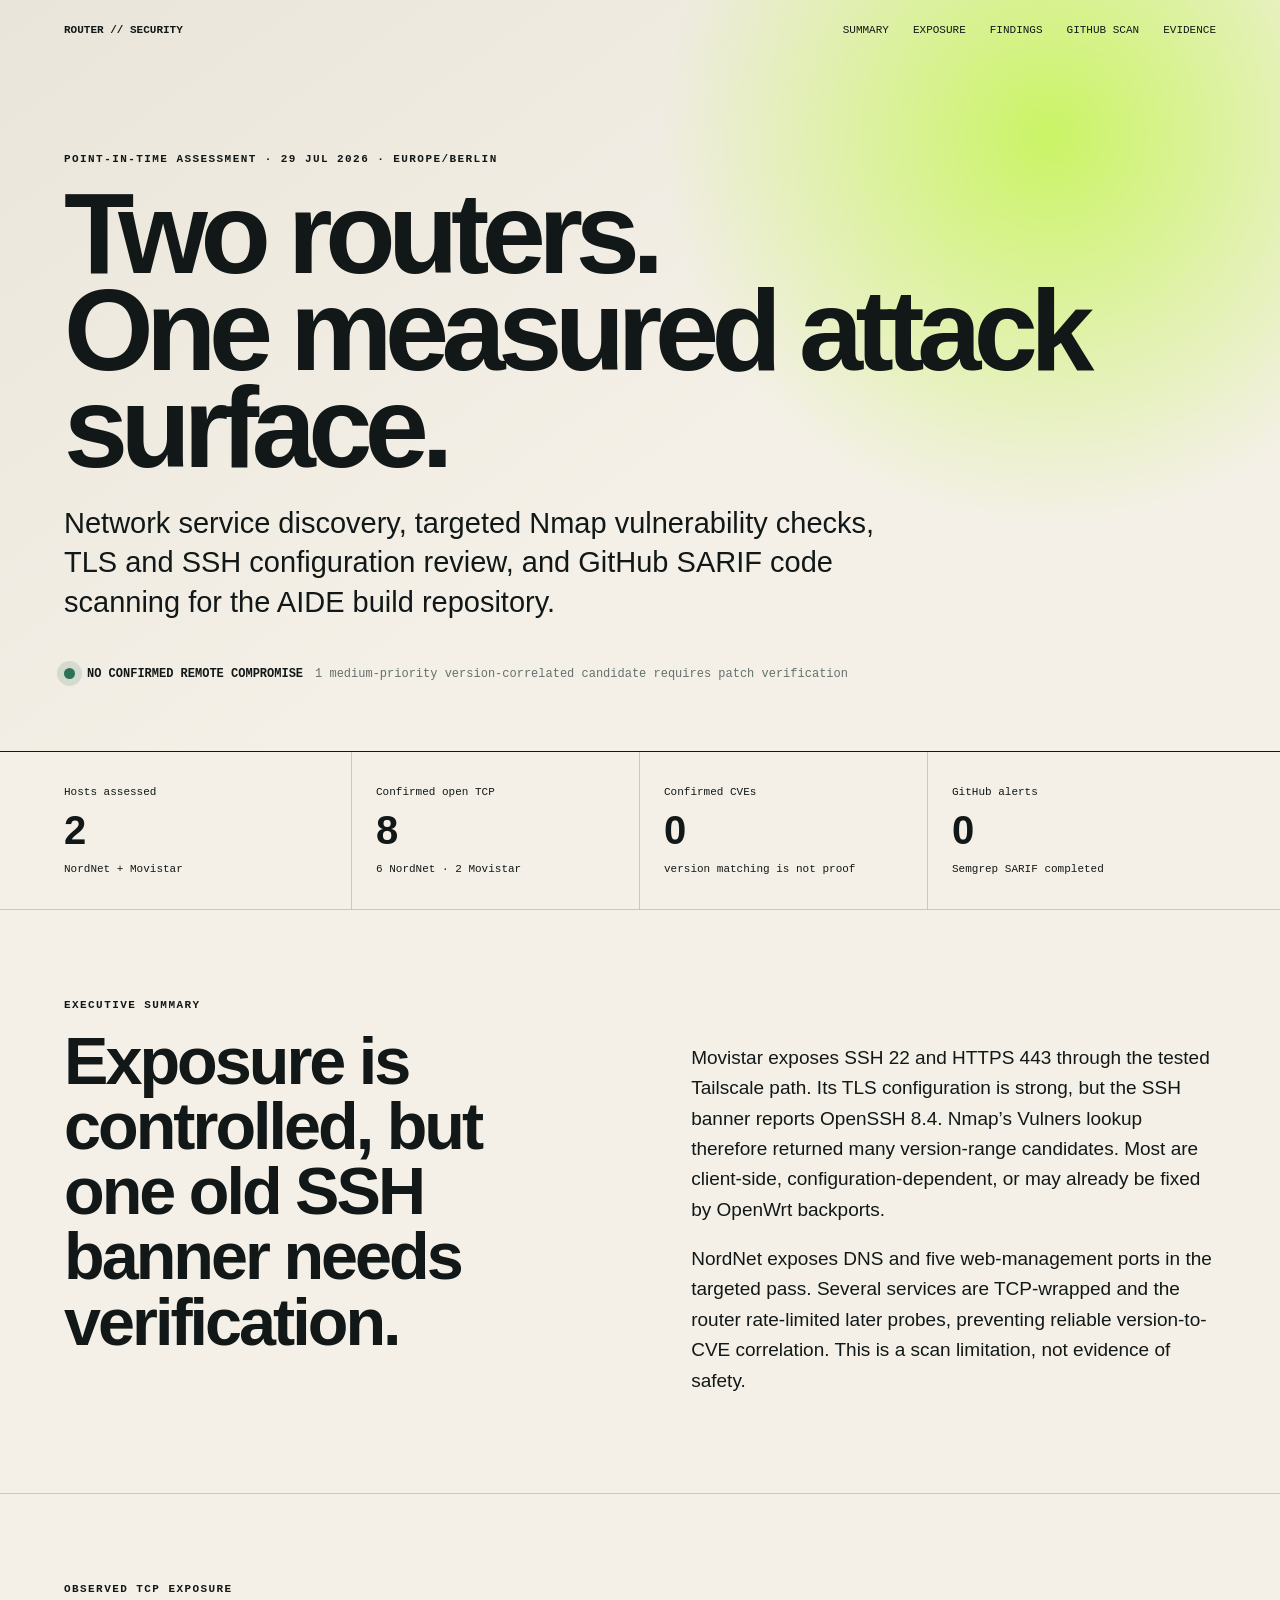
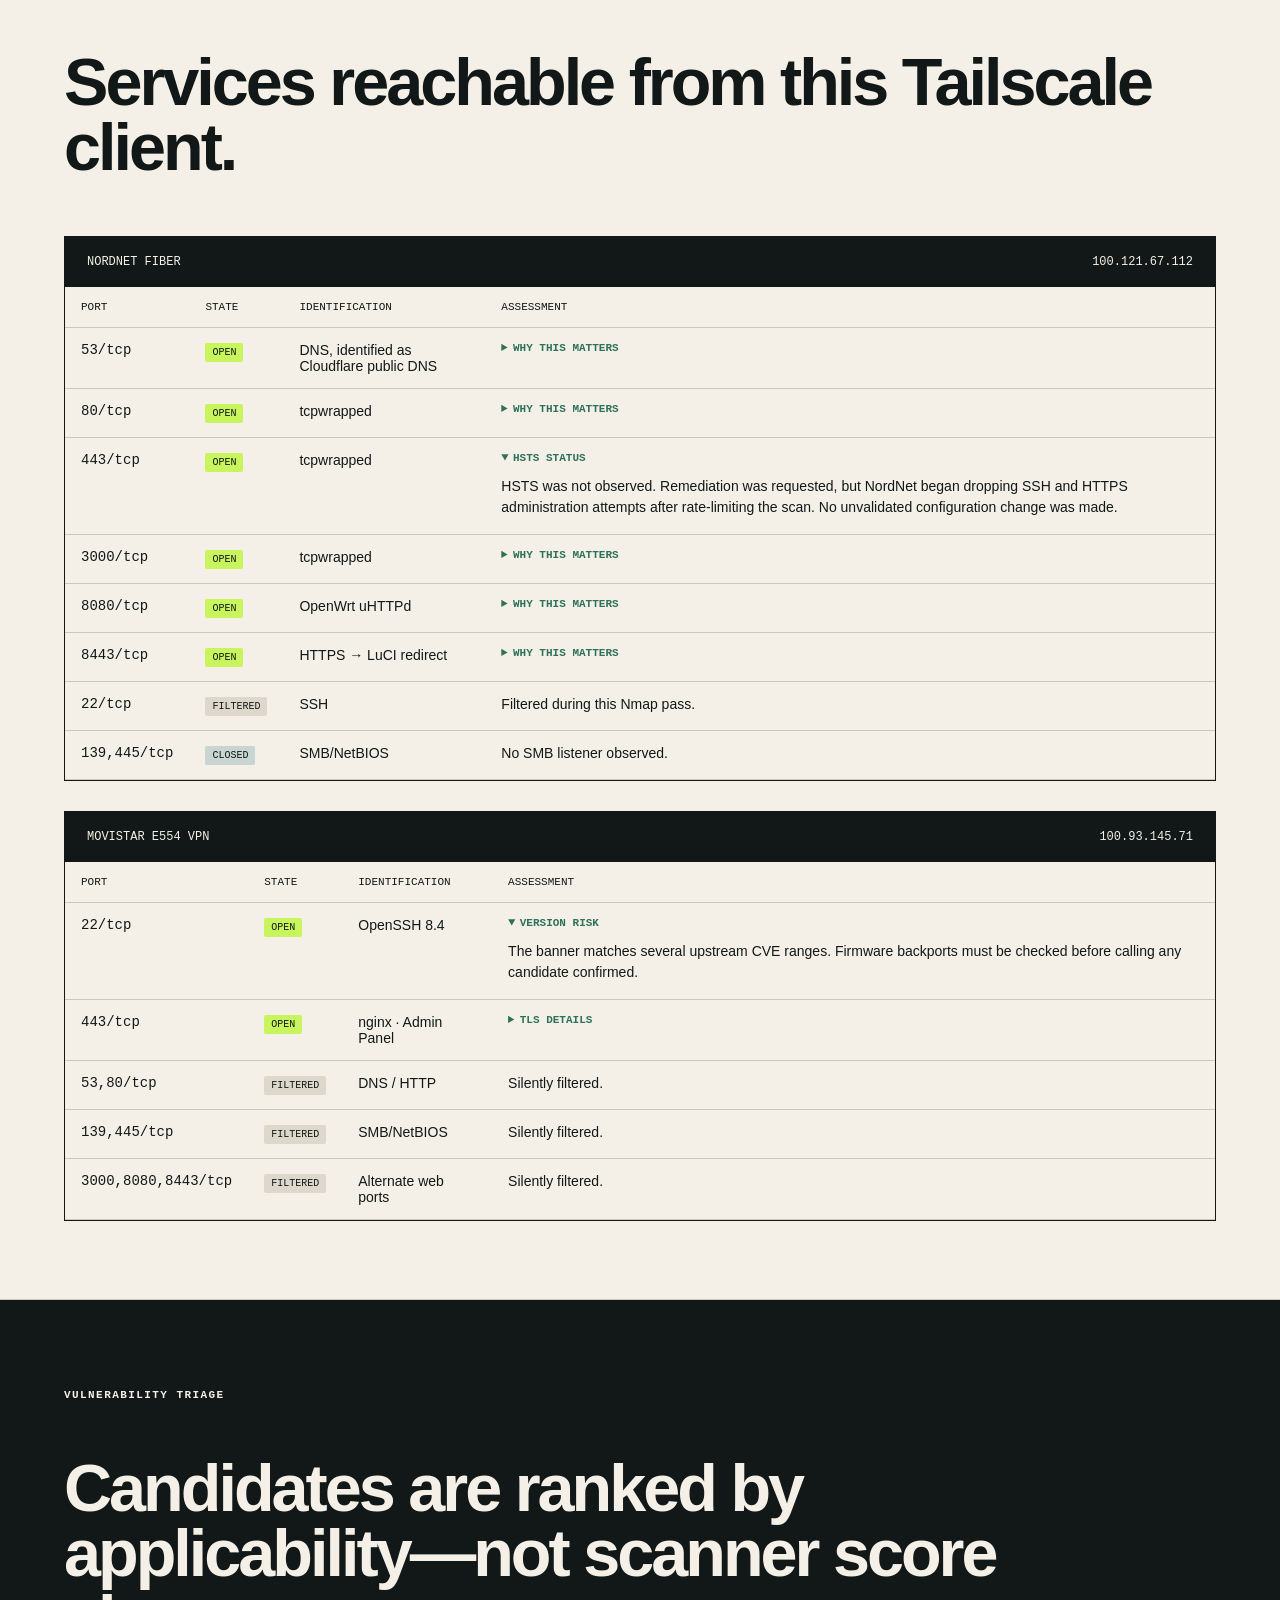
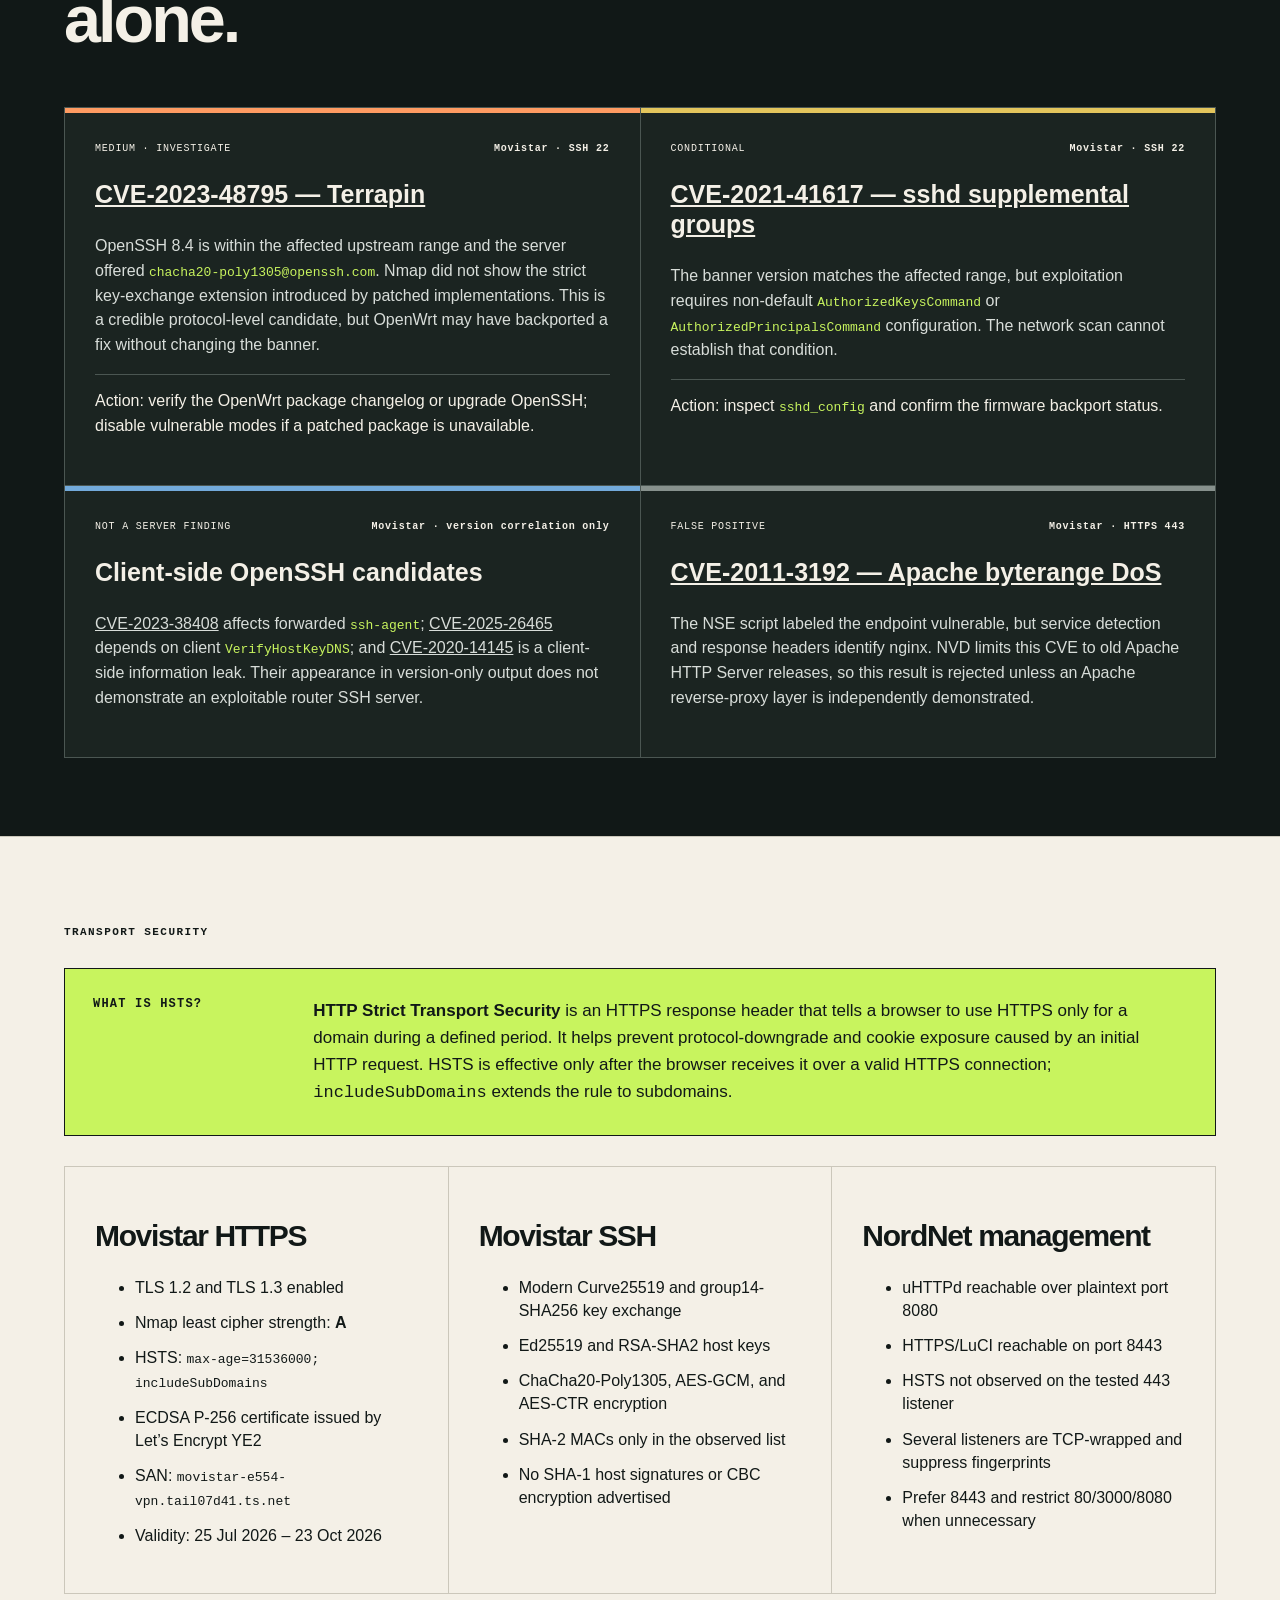
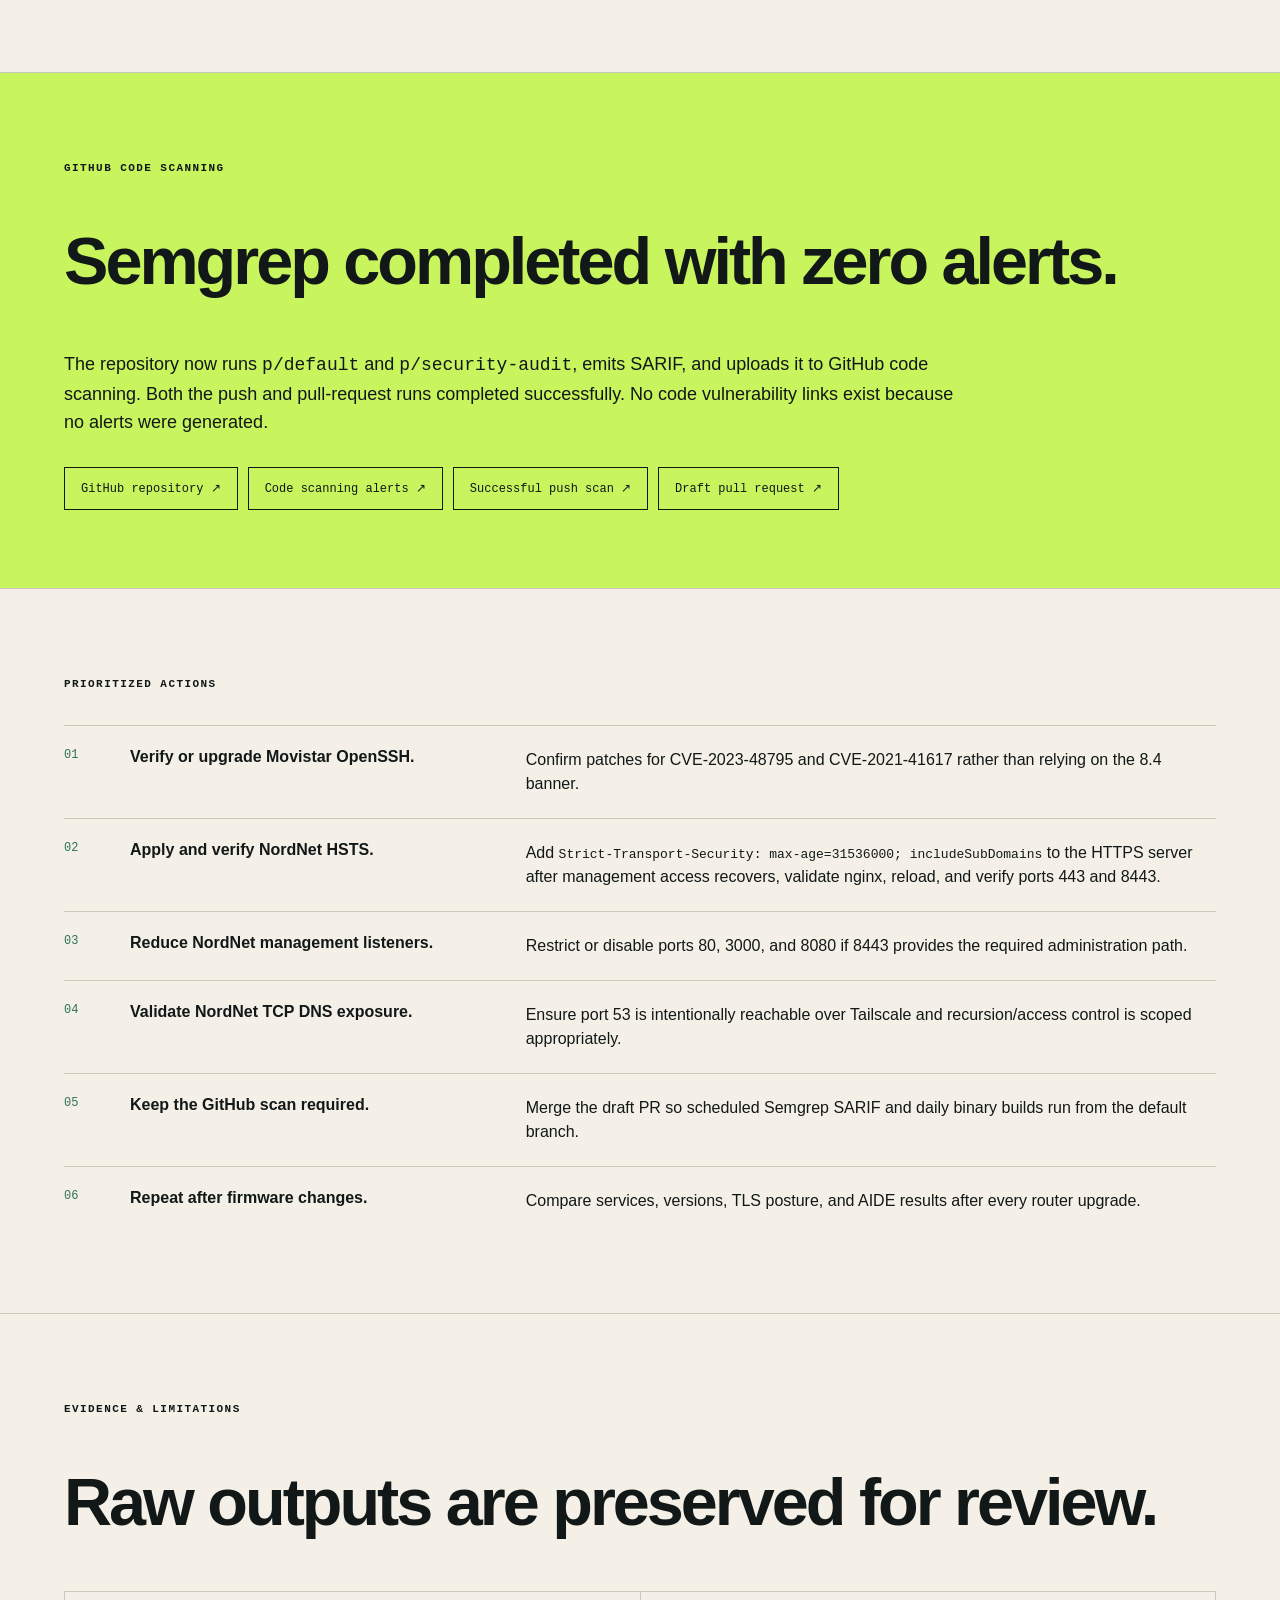
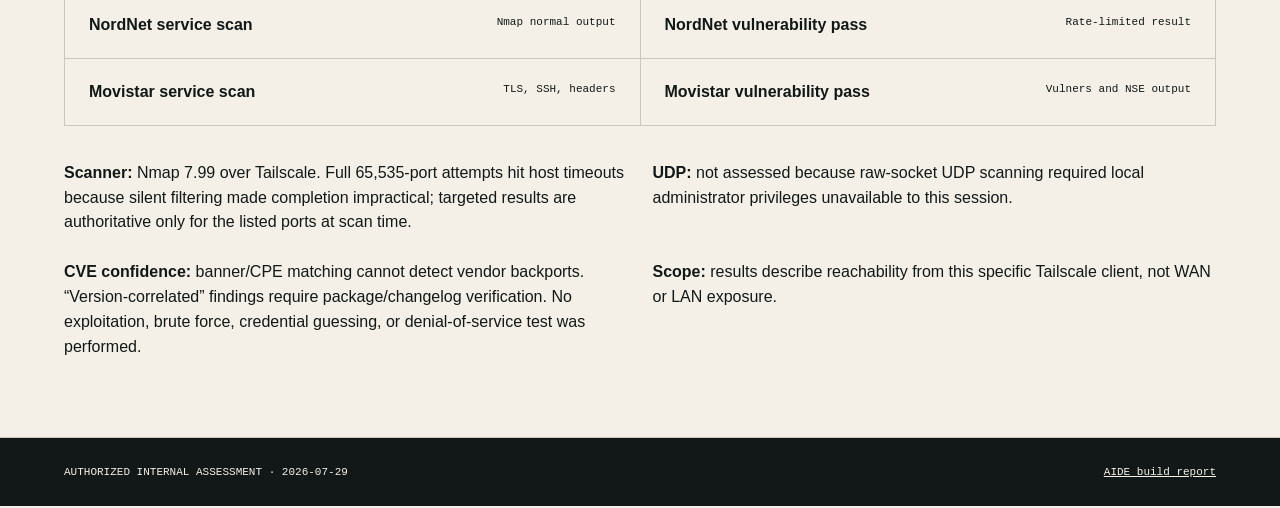
==== security-report/index.html @ 53515fb1 "Add router vulnerability assessment report" ====
<!doctype html>
<html lang="en">
<head>
  <meta charset="utf-8">
  <meta name="viewport" content="width=device-width,initial-scale=1">
  <meta name="description" content="Nmap and GitHub code-scanning security report for two GL.iNet OpenWrt routers">
  <title>Router Exposure &amp; Vulnerability Report</title>
  <link rel="stylesheet" href="styles.css">
  <link rel="stylesheet" href="interactions.css">
</head>
<body>
  <header>
    <nav>
      <strong>ROUTER // SECURITY</strong>
      <a href="#summary">Summary</a>
      <a href="#exposure">Exposure</a>
      <a href="#findings">Findings</a>
      <a href="#github">GitHub scan</a>
      <a href="#evidence">Evidence</a>
    </nav>
    <div class="hero">
      <p class="kicker">POINT-IN-TIME ASSESSMENT · 29 JUL 2026 · EUROPE/BERLIN</p>
      <h1>Two routers.<br>One measured attack surface.</h1>
      <p class="intro">Network service discovery, targeted Nmap vulnerability checks, TLS and SSH configuration review, and GitHub SARIF code scanning for the AIDE build repository.</p>
      <div class="hero-status"><span></span><b>NO CONFIRMED REMOTE COMPROMISE</b><em>1 medium-priority version-correlated candidate requires patch verification</em></div>
    </div>
  </header>

  <main>
    <section id="summary" class="metrics">
      <article><small>Hosts assessed</small><strong>2</strong><span>NordNet + Movistar</span></article>
      <article><small>Confirmed open TCP</small><strong>8</strong><span>6 NordNet · 2 Movistar</span></article>
      <article><small>Confirmed CVEs</small><strong>0</strong><span>version matching is not proof</span></article>
      <article><small>GitHub alerts</small><strong>0</strong><span>Semgrep SARIF completed</span></article>
    </section>

    <section class="overview">
      <div>
        <p class="kicker">EXECUTIVE SUMMARY</p>
        <h2>Exposure is controlled, but one old SSH banner needs verification.</h2>
      </div>
      <div class="summary-copy">
        <p>Movistar exposes SSH 22 and HTTPS 443 through the tested Tailscale path. Its TLS configuration is strong, but the SSH banner reports OpenSSH 8.4. Nmap’s Vulners lookup therefore returned many version-range candidates. Most are client-side, configuration-dependent, or may already be fixed by OpenWrt backports.</p>
        <p>NordNet exposes DNS and five web-management ports in the targeted pass. Several services are TCP-wrapped and the router rate-limited later probes, preventing reliable version-to-CVE correlation. This is a scan limitation, not evidence of safety.</p>
      </div>
    </section>

    <section id="exposure">
      <p class="kicker">OBSERVED TCP EXPOSURE</p>
      <h2>Services reachable from this Tailscale client.</h2>
      <div class="host-grid">
        <article>
          <div class="host-head"><span>NORDNET FIBER</span><code>100.121.67.112</code></div>
          <table>
            <thead><tr><th>Port</th><th>State</th><th>Identification</th><th>Assessment</th></tr></thead>
            <tbody>
              <tr><td>53/tcp</td><td><i class="open">open</i></td><td>DNS, identified as Cloudflare public DNS</td><td><details><summary>Why this matters</summary><p>This listener is not required by MagicDNS. MagicDNS uses the local Tailscale resolver at <code>100.100.100.100</code>. Restrict port 53 unless NordNet is intentionally a tailnet DNS server.</p></details></td></tr>
              <tr><td>80/tcp</td><td><i class="open">open</i></td><td>tcpwrapped</td><td><details><summary>Why this matters</summary><p>Plain HTTP can expose sessions unless it performs an immediate redirect to HTTPS. The wrapper prevented reliable header inspection.</p></details></td></tr>
              <tr><td>443/tcp</td><td><i class="open">open</i></td><td>tcpwrapped</td><td><details open><summary>HSTS status</summary><p>HSTS was not observed. Remediation was requested, but NordNet began dropping SSH and HTTPS administration attempts after rate-limiting the scan. No unvalidated configuration change was made.</p></details></td></tr>
              <tr><td>3000/tcp</td><td><i class="open">open</i></td><td>tcpwrapped</td><td><details><summary>Why this matters</summary><p>An extra management listener increases attack surface. Confirm its owner and disable it if 8443 provides the required UI.</p></details></td></tr>
              <tr><td>8080/tcp</td><td><i class="open">open</i></td><td>OpenWrt uHTTPd</td><td><details><summary>Why this matters</summary><p>This is a plaintext management surface. Prefer HTTPS and restrict access with the Tailscale ACL and router firewall.</p></details></td></tr>
              <tr><td>8443/tcp</td><td><i class="open">open</i></td><td>HTTPS → LuCI redirect</td><td><details><summary>Why this matters</summary><p>This is the preferred encrypted management endpoint. Verify that it returns HSTS after router administration access recovers and remediation is applied.</p></details></td></tr>
              <tr><td>22/tcp</td><td><i class="filtered">filtered</i></td><td>SSH</td><td>Filtered during this Nmap pass.</td></tr>
              <tr><td>139,445/tcp</td><td><i class="closed">closed</i></td><td>SMB/NetBIOS</td><td>No SMB listener observed.</td></tr>
            </tbody>
          </table>
        </article>

        <article>
          <div class="host-head"><span>MOVISTAR E554 VPN</span><code>100.93.145.71</code></div>
          <table>
            <thead><tr><th>Port</th><th>State</th><th>Identification</th><th>Assessment</th></tr></thead>
            <tbody>
              <tr><td>22/tcp</td><td><i class="open">open</i></td><td>OpenSSH 8.4</td><td><details open><summary>Version risk</summary><p>The banner matches several upstream CVE ranges. Firmware backports must be checked before calling any candidate confirmed.</p></details></td></tr>
              <tr><td>443/tcp</td><td><i class="open">open</i></td><td>nginx · Admin Panel</td><td><details><summary>TLS details</summary><p>TLS 1.2/1.3, grade-A ciphers, valid Let’s Encrypt certificate, and HSTS with a one-year lifetime.</p></details></td></tr>
              <tr><td>53,80/tcp</td><td><i class="filtered">filtered</i></td><td>DNS / HTTP</td><td>Silently filtered.</td></tr>
              <tr><td>139,445/tcp</td><td><i class="filtered">filtered</i></td><td>SMB/NetBIOS</td><td>Silently filtered.</td></tr>
              <tr><td>3000,8080,8443/tcp</td><td><i class="filtered">filtered</i></td><td>Alternate web ports</td><td>Silently filtered.</td></tr>
            </tbody>
          </table>
        </article>
      </div>
    </section>

    <section id="findings" class="dark">
      <p class="kicker">VULNERABILITY TRIAGE</p>
      <h2>Candidates are ranked by applicability—not scanner score alone.</h2>
      <div class="findings">
        <article class="medium">
          <div><span>MEDIUM · INVESTIGATE</span><b>Movistar · SSH 22</b></div>
          <h3><a href="https://nvd.nist.gov/vuln/detail/CVE-2023-48795">CVE-2023-48795 — Terrapin</a></h3>
          <p>OpenSSH 8.4 is within the affected upstream range and the server offered <code>chacha20-poly1305@openssh.com</code>. Nmap did not show the strict key-exchange extension introduced by patched implementations. This is a credible protocol-level candidate, but OpenWrt may have backported a fix without changing the banner.</p>
          <p class="action">Action: verify the OpenWrt package changelog or upgrade OpenSSH; disable vulnerable modes if a patched package is unavailable.</p>
        </article>

        <article class="conditional">
          <div><span>CONDITIONAL</span><b>Movistar · SSH 22</b></div>
          <h3><a href="https://nvd.nist.gov/vuln/detail/CVE-2021-41617">CVE-2021-41617 — sshd supplemental groups</a></h3>
          <p>The banner version matches the affected range, but exploitation requires non-default <code>AuthorizedKeysCommand</code> or <code>AuthorizedPrincipalsCommand</code> configuration. The network scan cannot establish that condition.</p>
          <p class="action">Action: inspect <code>sshd_config</code> and confirm the firmware backport status.</p>
        </article>

        <article class="context">
          <div><span>NOT A SERVER FINDING</span><b>Movistar · version correlation only</b></div>
          <h3>Client-side OpenSSH candidates</h3>
          <p><a href="https://nvd.nist.gov/vuln/detail/CVE-2023-38408">CVE-2023-38408</a> affects forwarded <code>ssh-agent</code>; <a href="https://nvd.nist.gov/vuln/detail/CVE-2025-26465">CVE-2025-26465</a> depends on client <code>VerifyHostKeyDNS</code>; and <a href="https://nvd.nist.gov/vuln/detail/CVE-2020-14145">CVE-2020-14145</a> is a client-side information leak. Their appearance in version-only output does not demonstrate an exploitable router SSH server.</p>
        </article>

        <article class="false-positive">
          <div><span>FALSE POSITIVE</span><b>Movistar · HTTPS 443</b></div>
          <h3><a href="https://nvd.nist.gov/vuln/detail/CVE-2011-3192">CVE-2011-3192 — Apache byterange DoS</a></h3>
          <p>The NSE script labeled the endpoint vulnerable, but service detection and response headers identify nginx. NVD limits this CVE to old Apache HTTP Server releases, so this result is rejected unless an Apache reverse-proxy layer is independently demonstrated.</p>
        </article>
      </div>
    </section>

    <section id="transport">
      <p class="kicker">TRANSPORT SECURITY</p>
      <div class="hsts-explainer">
        <span>WHAT IS HSTS?</span>
        <p><b>HTTP Strict Transport Security</b> is an HTTPS response header that tells a browser to use HTTPS only for a domain during a defined period. It helps prevent protocol-downgrade and cookie exposure caused by an initial HTTP request. HSTS is effective only after the browser receives it over a valid HTTPS connection; <code>includeSubDomains</code> extends the rule to subdomains.</p>
      </div>
      <div class="transport-grid">
        <article>
          <h2>Movistar HTTPS</h2>
          <ul>
            <li>TLS 1.2 and TLS 1.3 enabled</li>
            <li>Nmap least cipher strength: <b>A</b></li>
            <li>HSTS: <code>max-age=31536000; includeSubDomains</code></li>
            <li>ECDSA P-256 certificate issued by Let’s Encrypt YE2</li>
            <li>SAN: <code>movistar-e554-vpn.tail07d41.ts.net</code></li>
            <li>Validity: 25 Jul 2026 – 23 Oct 2026</li>
          </ul>
        </article>
        <article>
          <h2>Movistar SSH</h2>
          <ul>
            <li>Modern Curve25519 and group14-SHA256 key exchange</li>
            <li>Ed25519 and RSA-SHA2 host keys</li>
            <li>ChaCha20-Poly1305, AES-GCM, and AES-CTR encryption</li>
            <li>SHA-2 MACs only in the observed list</li>
            <li>No SHA-1 host signatures or CBC encryption advertised</li>
          </ul>
        </article>
        <article>
          <h2>NordNet management</h2>
          <ul>
            <li>uHTTPd reachable over plaintext port 8080</li>
            <li>HTTPS/LuCI reachable on port 8443</li>
            <li>HSTS not observed on the tested 443 listener</li>
            <li>Several listeners are TCP-wrapped and suppress fingerprints</li>
            <li>Prefer 8443 and restrict 80/3000/8080 when unnecessary</li>
          </ul>
        </article>
      </div>
    </section>

    <section id="github" class="github">
      <p class="kicker">GITHUB CODE SCANNING</p>
      <h2>Semgrep completed with zero alerts.</h2>
      <p>The repository now runs <code>p/default</code> and <code>p/security-audit</code>, emits SARIF, and uploads it to GitHub code scanning. Both the push and pull-request runs completed successfully. No code vulnerability links exist because no alerts were generated.</p>
      <div class="link-row">
        <a href="https://github.com/martibayoalemany9/aide-openwrt-build">GitHub repository ↗</a>
        <a href="https://github.com/martibayoalemany9/aide-openwrt-build/security/code-scanning">Code scanning alerts ↗</a>
        <a href="https://github.com/martibayoalemany9/aide-openwrt-build/actions/runs/30458760025">Successful push scan ↗</a>
        <a href="https://github.com/martibayoalemany9/aide-openwrt-build/pull/1">Draft pull request ↗</a>
      </div>
    </section>

    <section id="recommendations">
      <p class="kicker">PRIORITIZED ACTIONS</p>
      <ol class="recommendations">
        <li><b>Verify or upgrade Movistar OpenSSH.</b><span>Confirm patches for CVE-2023-48795 and CVE-2021-41617 rather than relying on the 8.4 banner.</span></li>
        <li><b>Apply and verify NordNet HSTS.</b><span>Add <code>Strict-Transport-Security: max-age=31536000; includeSubDomains</code> to the HTTPS server after management access recovers, validate nginx, reload, and verify ports 443 and 8443.</span></li>
        <li><b>Reduce NordNet management listeners.</b><span>Restrict or disable ports 80, 3000, and 8080 if 8443 provides the required administration path.</span></li>
        <li><b>Validate NordNet TCP DNS exposure.</b><span>Ensure port 53 is intentionally reachable over Tailscale and recursion/access control is scoped appropriately.</span></li>
        <li><b>Keep the GitHub scan required.</b><span>Merge the draft PR so scheduled Semgrep SARIF and daily binary builds run from the default branch.</span></li>
        <li><b>Repeat after firmware changes.</b><span>Compare services, versions, TLS posture, and AIDE results after every router upgrade.</span></li>
      </ol>
    </section>

    <section id="evidence">
      <p class="kicker">EVIDENCE &amp; LIMITATIONS</p>
      <h2>Raw outputs are preserved for review.</h2>
      <div class="evidence-grid">
        <a href="raw/nordnet-service-scan.nmap"><b>NordNet service scan</b><span>Nmap normal output</span></a>
        <a href="raw/nordnet-vulnerability-scan.nmap"><b>NordNet vulnerability pass</b><span>Rate-limited result</span></a>
        <a href="raw/movistar-service-scan.nmap"><b>Movistar service scan</b><span>TLS, SSH, headers</span></a>
        <a href="raw/movistar-vulnerability-scan.nmap"><b>Movistar vulnerability pass</b><span>Vulners and NSE output</span></a>
      </div>
      <div class="limitations">
        <p><b>Scanner:</b> Nmap 7.99 over Tailscale. Full 65,535-port attempts hit host timeouts because silent filtering made completion impractical; targeted results are authoritative only for the listed ports at scan time.</p>
        <p><b>UDP:</b> not assessed because raw-socket UDP scanning required local administrator privileges unavailable to this session.</p>
        <p><b>CVE confidence:</b> banner/CPE matching cannot detect vendor backports. “Version-correlated” findings require package/changelog verification. No exploitation, brute force, credential guessing, or denial-of-service test was performed.</p>
        <p><b>Scope:</b> results describe reachability from this specific Tailscale client, not WAN or LAN exposure.</p>
      </div>
    </section>
  </main>

  <footer>
    <span>AUTHORIZED INTERNAL ASSESSMENT · 2026-07-29</span>
    <a href="../web/">AIDE build report</a>
  </footer>
</body>
</html>
---- security-report/styles.css ----
:root{--ink:#111817;--paper:#f4f0e7;--acid:#c8f45e;--orange:#ff9b62;--red:#d84d42;--green:#2d7159;--line:#cbc7bb;--muted:#65706c;--mono:ui-monospace,SFMono-Regular,Menlo,monospace}*{box-sizing:border-box}html{scroll-behavior:smooth}body{margin:0;background:var(--paper);color:var(--ink);font-family:Inter,Arial,sans-serif}a{color:inherit}header{min-height:82vh;padding:24px 5vw 70px;background:radial-gradient(circle at 82% 18%,rgba(200,244,94,.95),transparent 32%),linear-gradient(145deg,#e9e5da,#f4f0e7 58%);border-bottom:1px solid var(--ink)}nav{display:flex;gap:24px;align-items:center;font:11px var(--mono);text-transform:uppercase}nav strong{margin-right:auto}nav a{text-decoration:none}.hero{max-width:1100px;margin-top:13vh}.kicker{font:700 11px var(--mono);letter-spacing:.13em;text-transform:uppercase}.hero h1{margin:20px 0;font-size:clamp(58px,9vw,140px);line-height:.84;letter-spacing:-.065em}.intro{max-width:820px;font-size:clamp(19px,2.3vw,29px);line-height:1.35}.hero-status{display:flex;align-items:center;gap:12px;margin-top:45px;font:12px var(--mono)}.hero-status span{width:11px;height:11px;border-radius:50%;background:var(--green);box-shadow:0 0 0 7px rgba(45,113,89,.15)}.hero-status em{font-style:normal;color:var(--muted)}main>section{padding:78px 5vw;border-bottom:1px solid var(--line)}h2{font-size:clamp(34px,5.2vw,72px);line-height:.98;letter-spacing:-.045em}.metrics{display:grid;grid-template-columns:repeat(4,1fr);padding-top:0!important;padding-bottom:0!important}.metrics article{padding:34px 24px;border-right:1px solid var(--line)}.metrics article:first-child{padding-left:0}.metrics article:last-child{border:0}.metrics small,.metrics span{display:block;font:11px var(--mono)}.metrics strong{display:block;margin:10px 0;font-size:40px}.overview{display:grid;grid-template-columns:1fr 1fr;gap:8vw}.overview h2{margin:18px 0}.summary-copy{padding-top:36px;font-size:19px;line-height:1.6}.host-grid{display:grid;gap:30px;margin-top:40px}.host-grid article{border:1px solid var(--ink)}.host-head{display:flex;justify-content:space-between;padding:18px 22px;background:var(--ink);color:var(--paper);font:12px var(--mono)}table{width:100%;border-collapse:collapse;font-size:14px}th,td{padding:14px 16px;border-bottom:1px solid var(--line);text-align:left;vertical-align:top}th{font:11px var(--mono);text-transform:uppercase}td:first-child{font-family:var(--mono);white-space:nowrap}i{display:inline-block;padding:4px 7px;border-radius:2px;font:10px var(--mono);font-style:normal;text-transform:uppercase}.open{background:var(--acid)}.filtered{background:#ddd8cb}.closed{background:#c8d5d0}.dark{background:var(--ink);color:var(--paper)}.dark h2{max-width:1000px}.findings{display:grid;grid-template-columns:1fr 1fr;gap:1px;margin-top:45px;background:#4b5652;border:1px solid #4b5652}.findings article{padding:30px;background:#1b2421}.findings article>div{display:flex;justify-content:space-between;gap:20px;font:10px var(--mono);letter-spacing:.08em}.findings h3{font-size:25px;line-height:1.2}.findings p{line-height:1.55;color:#d8ddd9}.findings code{color:var(--acid)}.findings .action{padding-top:14px;border-top:1px solid #4b5652;color:var(--paper)}.findings .medium{border-top:5px solid var(--orange)}.findings .conditional{border-top:5px solid #e3c55c}.findings .context{border-top:5px solid #73aadb}.findings .false-positive{border-top:5px solid #87918d}.transport-grid{display:grid;grid-template-columns:repeat(3,1fr);gap:1px;background:var(--line);border:1px solid var(--line)}.transport-grid article{padding:30px;background:var(--paper)}.transport-grid h2{font-size:30px}.transport-grid li{margin:12px 0;line-height:1.45}.github{background:var(--acid)}.github>p:not(.kicker){max-width:900px;font-size:18px;line-height:1.6}.link-row{display:flex;flex-wrap:wrap;gap:10px;margin-top:30px}.link-row a{padding:13px 16px;border:1px solid var(--ink);font:12px var(--mono);text-decoration:none}.link-row a:hover{background:var(--ink);color:var(--acid)}.recommendations{margin:35px 0 0;padding:0;counter-reset:item}.recommendations li{display:grid;grid-template-columns:42px .7fr 1.3fr;gap:24px;padding:22px 0;border-top:1px solid var(--line);list-style:none;counter-increment:item}.recommendations li:before{content:"0" counter(item);font:12px var(--mono);color:var(--green)}.recommendations span{line-height:1.5}.evidence-grid{display:grid;grid-template-columns:repeat(2,1fr);gap:1px;margin-top:35px;background:var(--line);border:1px solid var(--line)}.evidence-grid a{display:flex;justify-content:space-between;padding:24px;background:var(--paper);text-decoration:none}.evidence-grid a:hover{background:var(--acid)}.evidence-grid span{font:11px var(--mono)}.limitations{display:grid;grid-template-columns:repeat(2,1fr);gap:25px;margin-top:35px}.limitations p{margin:0;line-height:1.55}footer{display:flex;justify-content:space-between;padding:28px 5vw;background:var(--ink);color:var(--paper);font:11px var(--mono)}@media(max-width:850px){nav a{display:none}.metrics,.overview,.findings,.transport-grid,.evidence-grid,.limitations{grid-template-columns:1fr}.metrics article{border-right:0;border-bottom:1px solid var(--line);padding-left:0}.hero-status{align-items:flex-start;flex-wrap:wrap}.recommendations li{grid-template-columns:34px 1fr}.recommendations span{grid-column:2}.host-grid{overflow-x:auto}table{min-width:760px}}@media(max-width:480px){header{min-height:700px}.hero h1{font-size:56px}.link-row{display:grid}.evidence-grid a{display:grid;gap:8px}}
---- security-report/interactions.css ----
details {
  min-width: 190px;
}

summary {
  cursor: pointer;
  color: var(--green);
  font: 700 11px var(--mono);
  text-transform: uppercase;
}

summary::marker {
  color: var(--green);
}

details p {
  margin: 12px 0 2px;
  line-height: 1.5;
}

.hsts-explainer {
  display: grid;
  grid-template-columns: .35fr 1.65fr;
  gap: 35px;
  margin: 30px 0;
  padding: 28px;
  border: 1px solid var(--ink);
  background: var(--acid);
}

.hsts-explainer span {
  font: 700 12px var(--mono);
  letter-spacing: .1em;
}

.hsts-explainer p {
  margin: 0;
  font-size: 17px;
  line-height: 1.6;
}

@media (max-width: 850px) {
  .hsts-explainer {
    grid-template-columns: 1fr;
  }
}
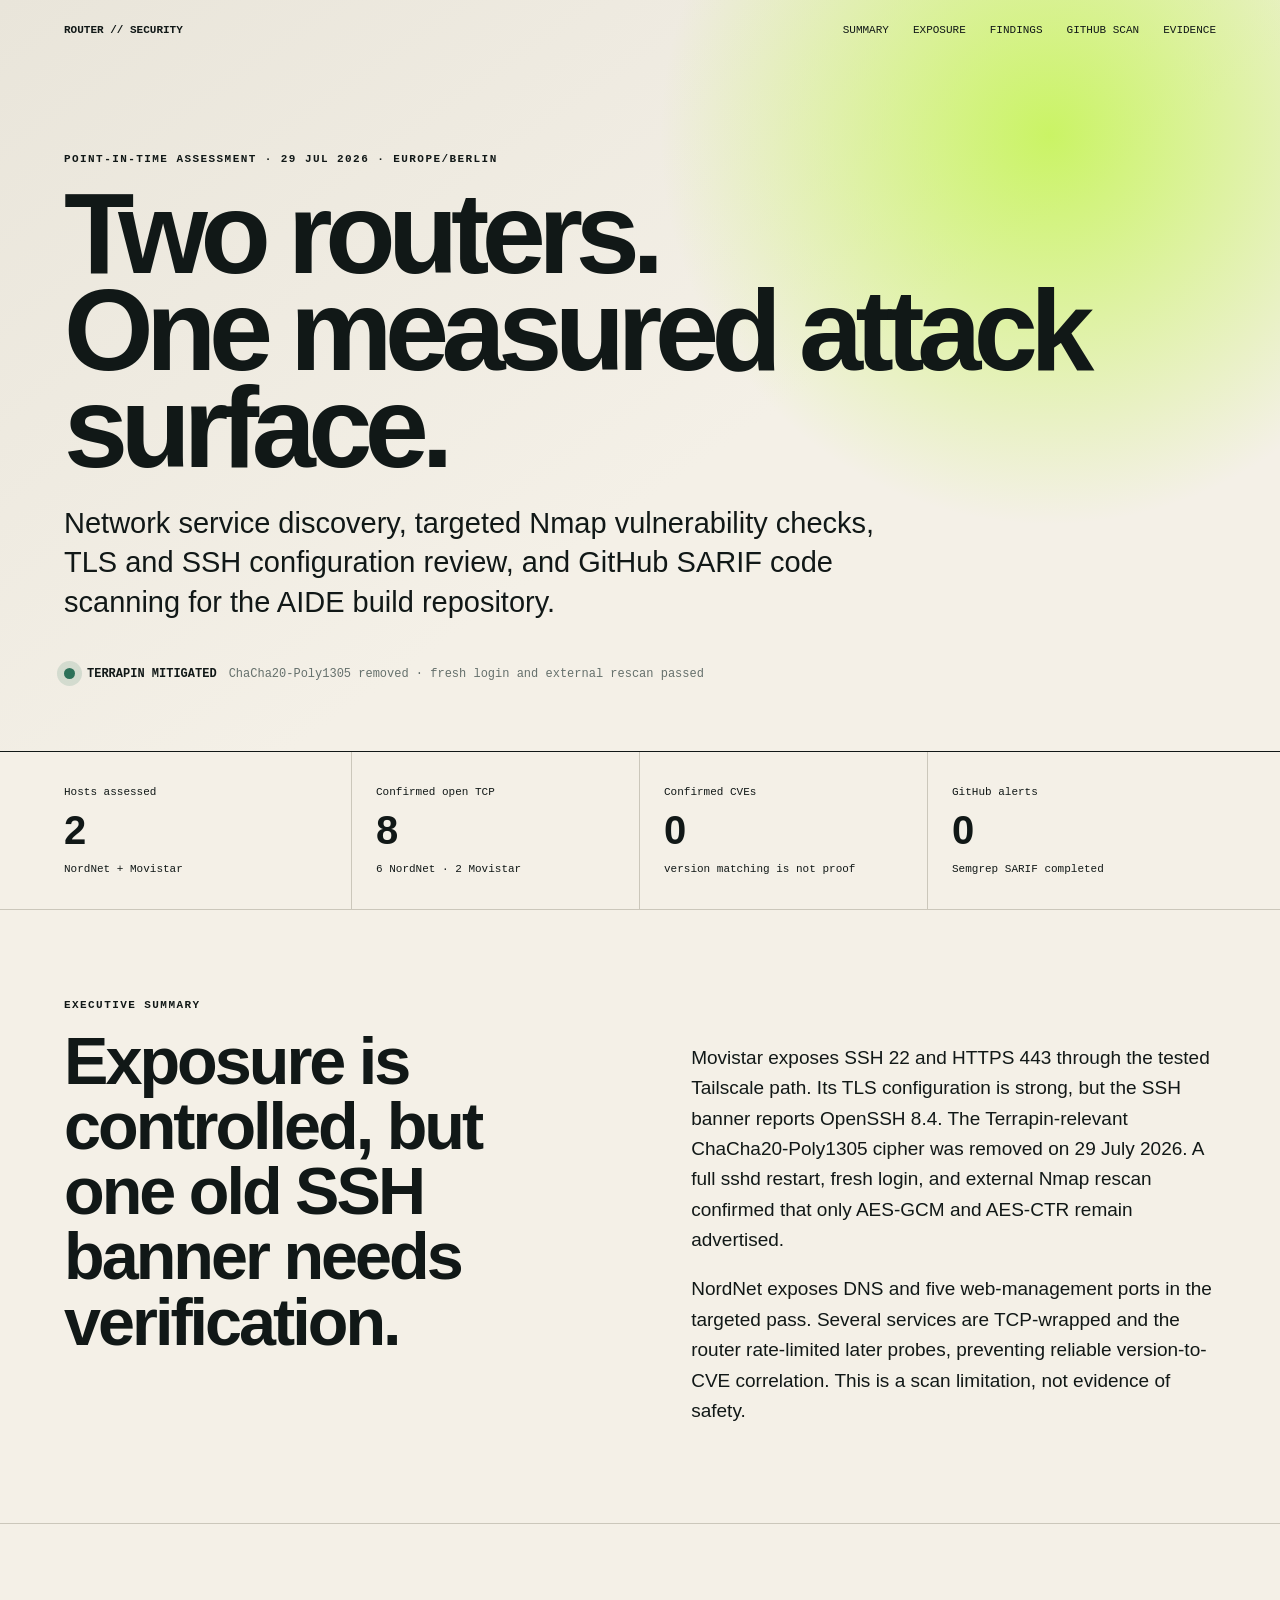
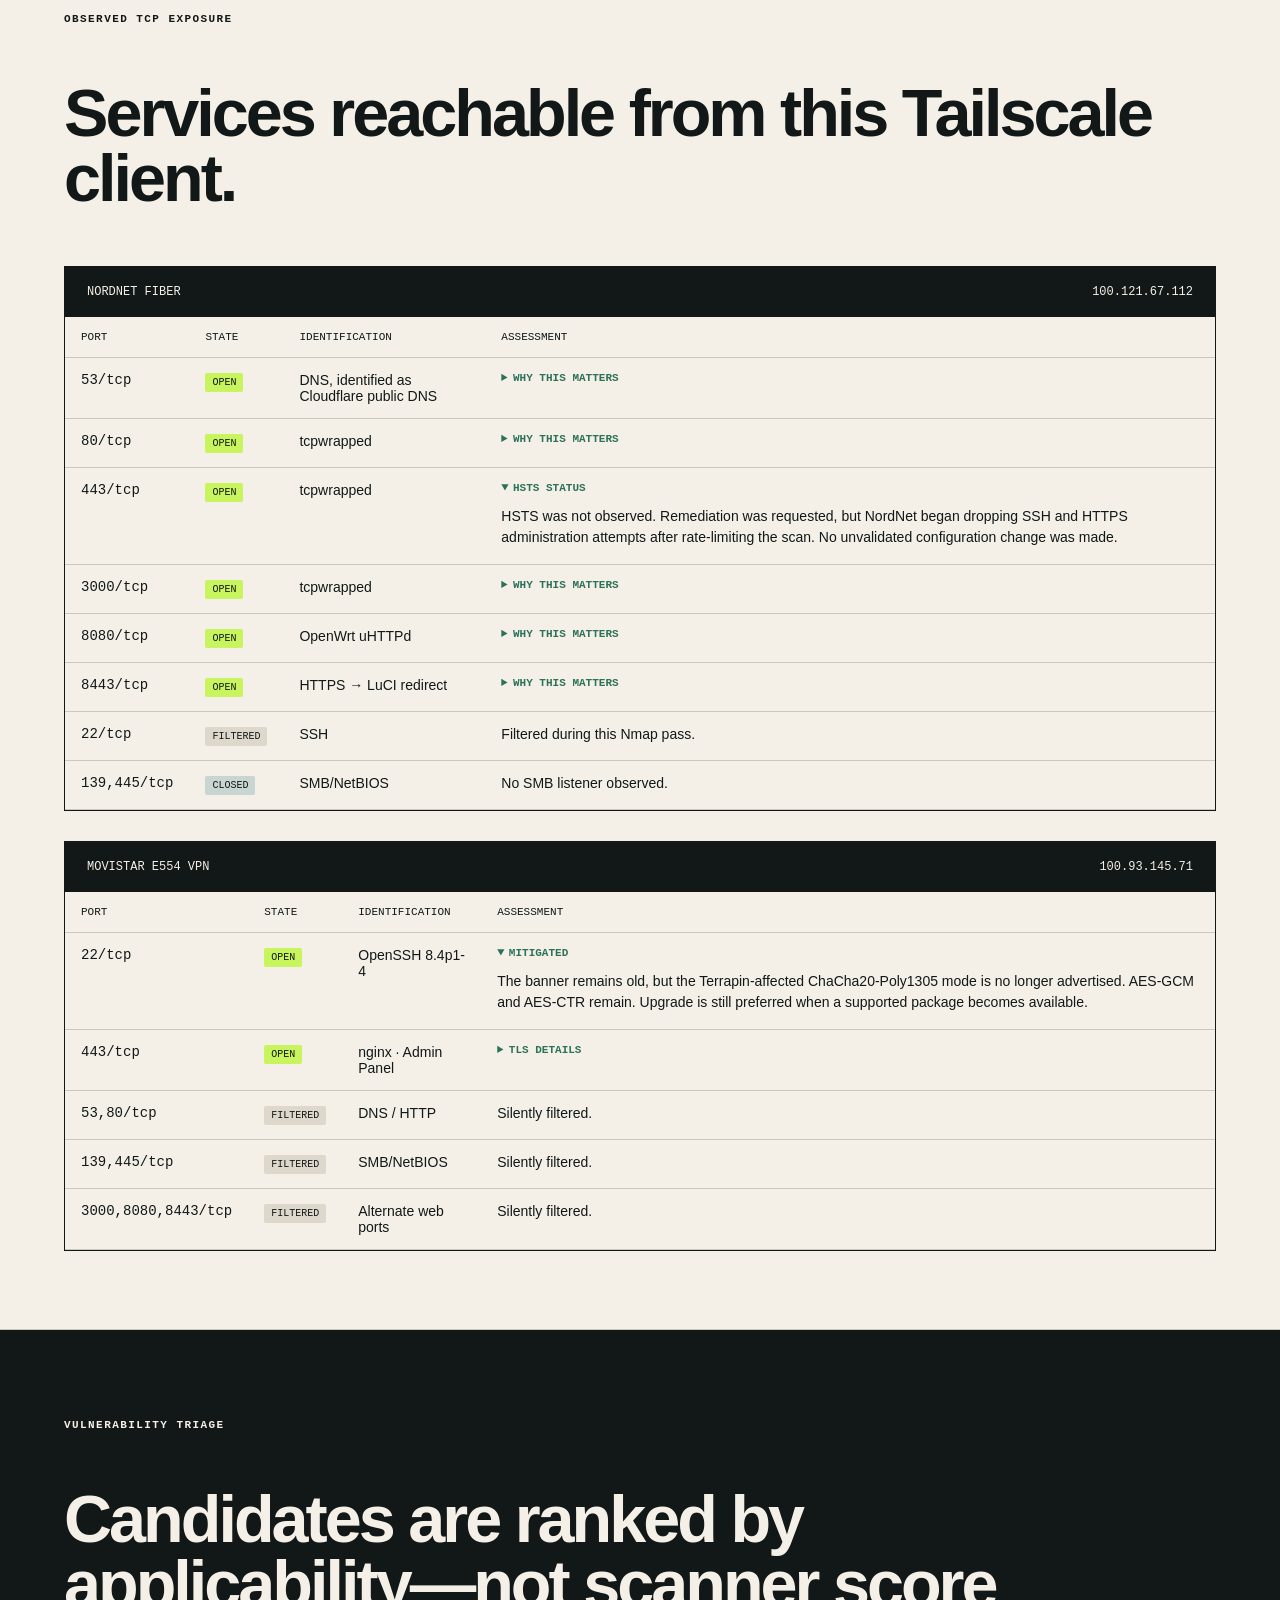
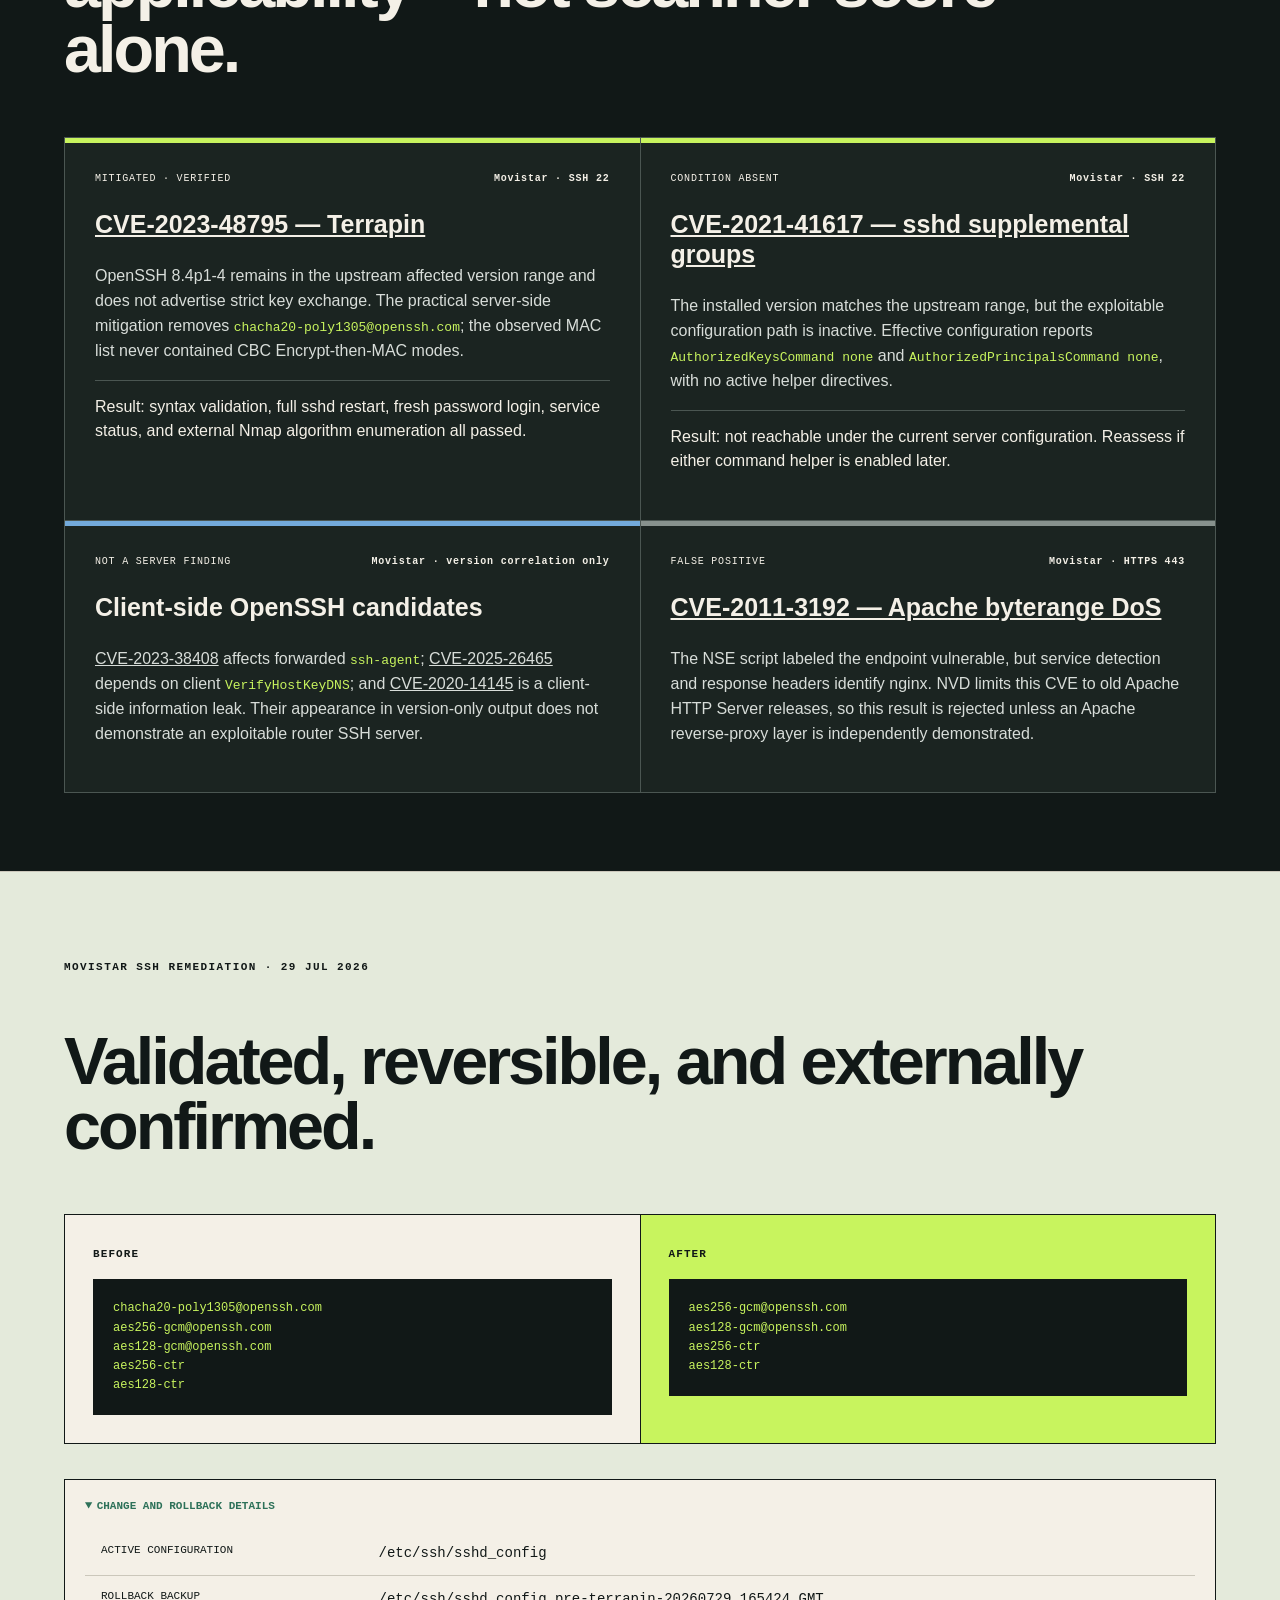
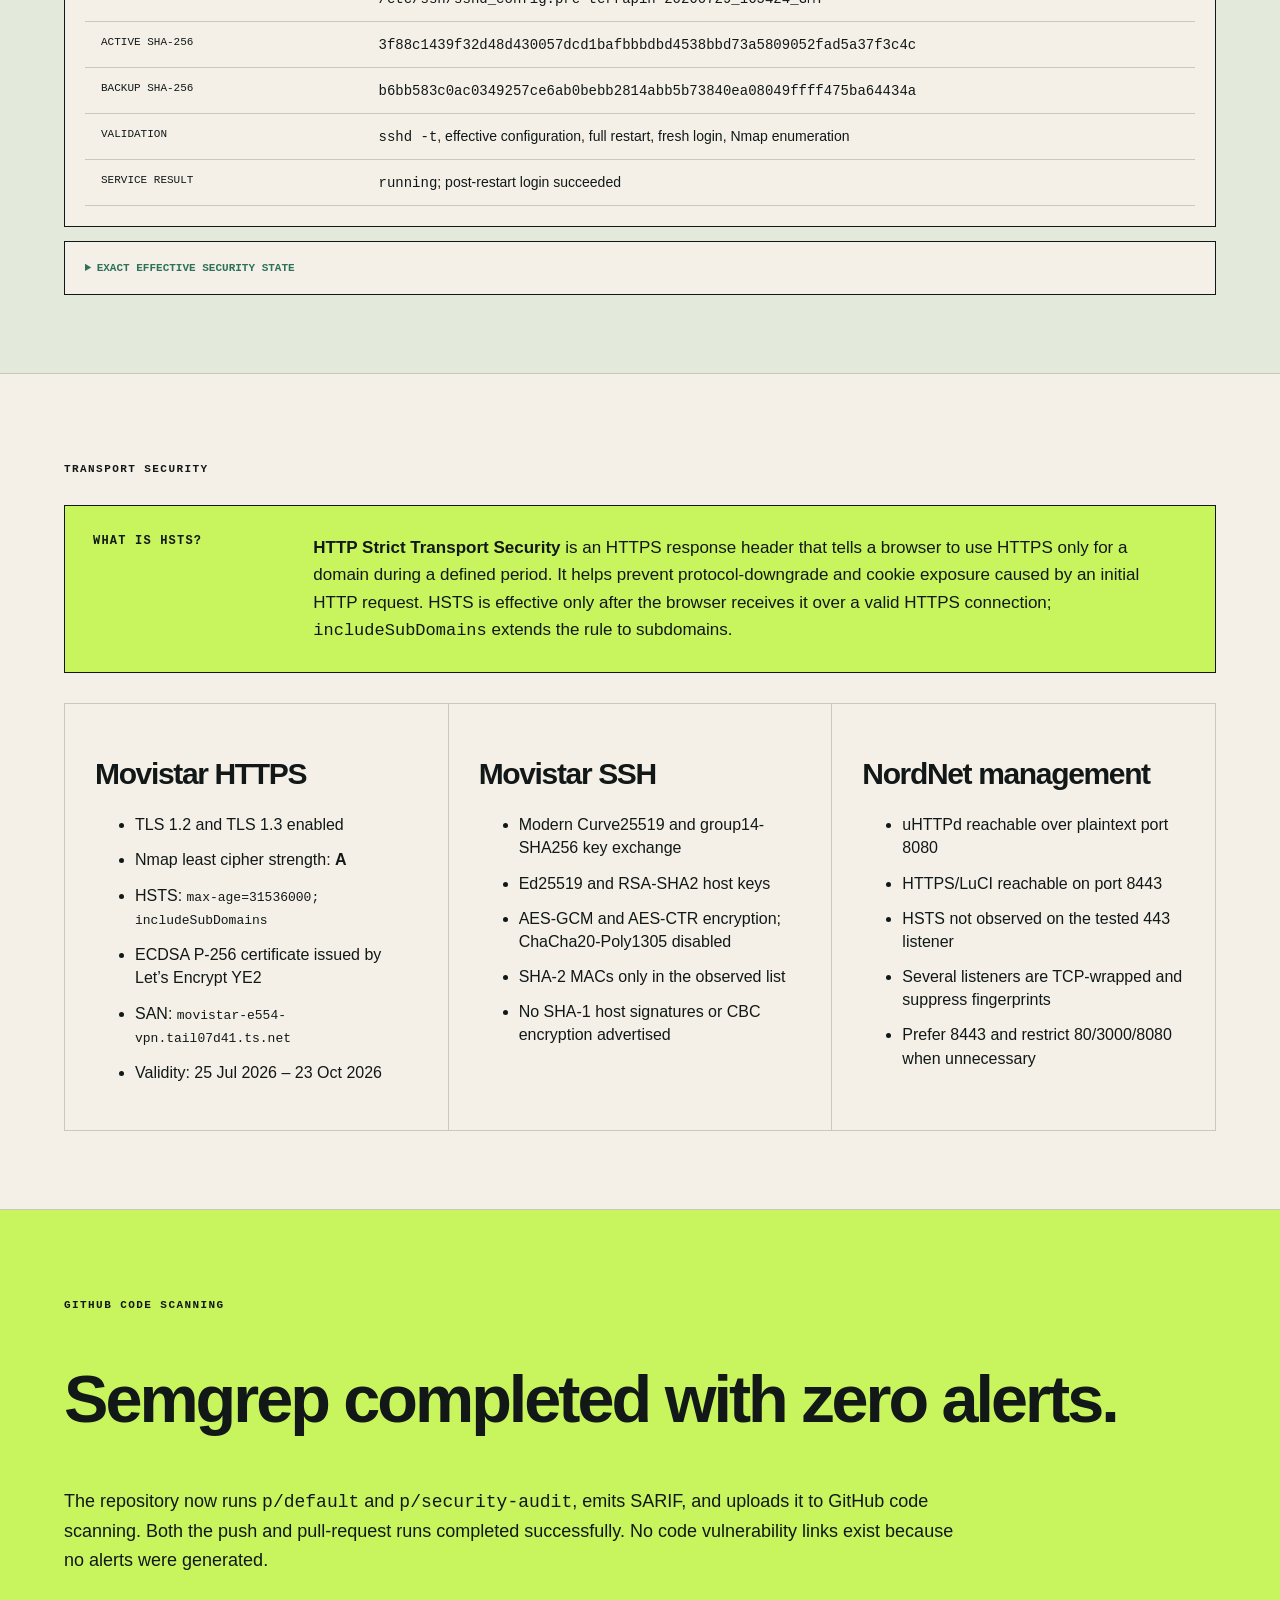
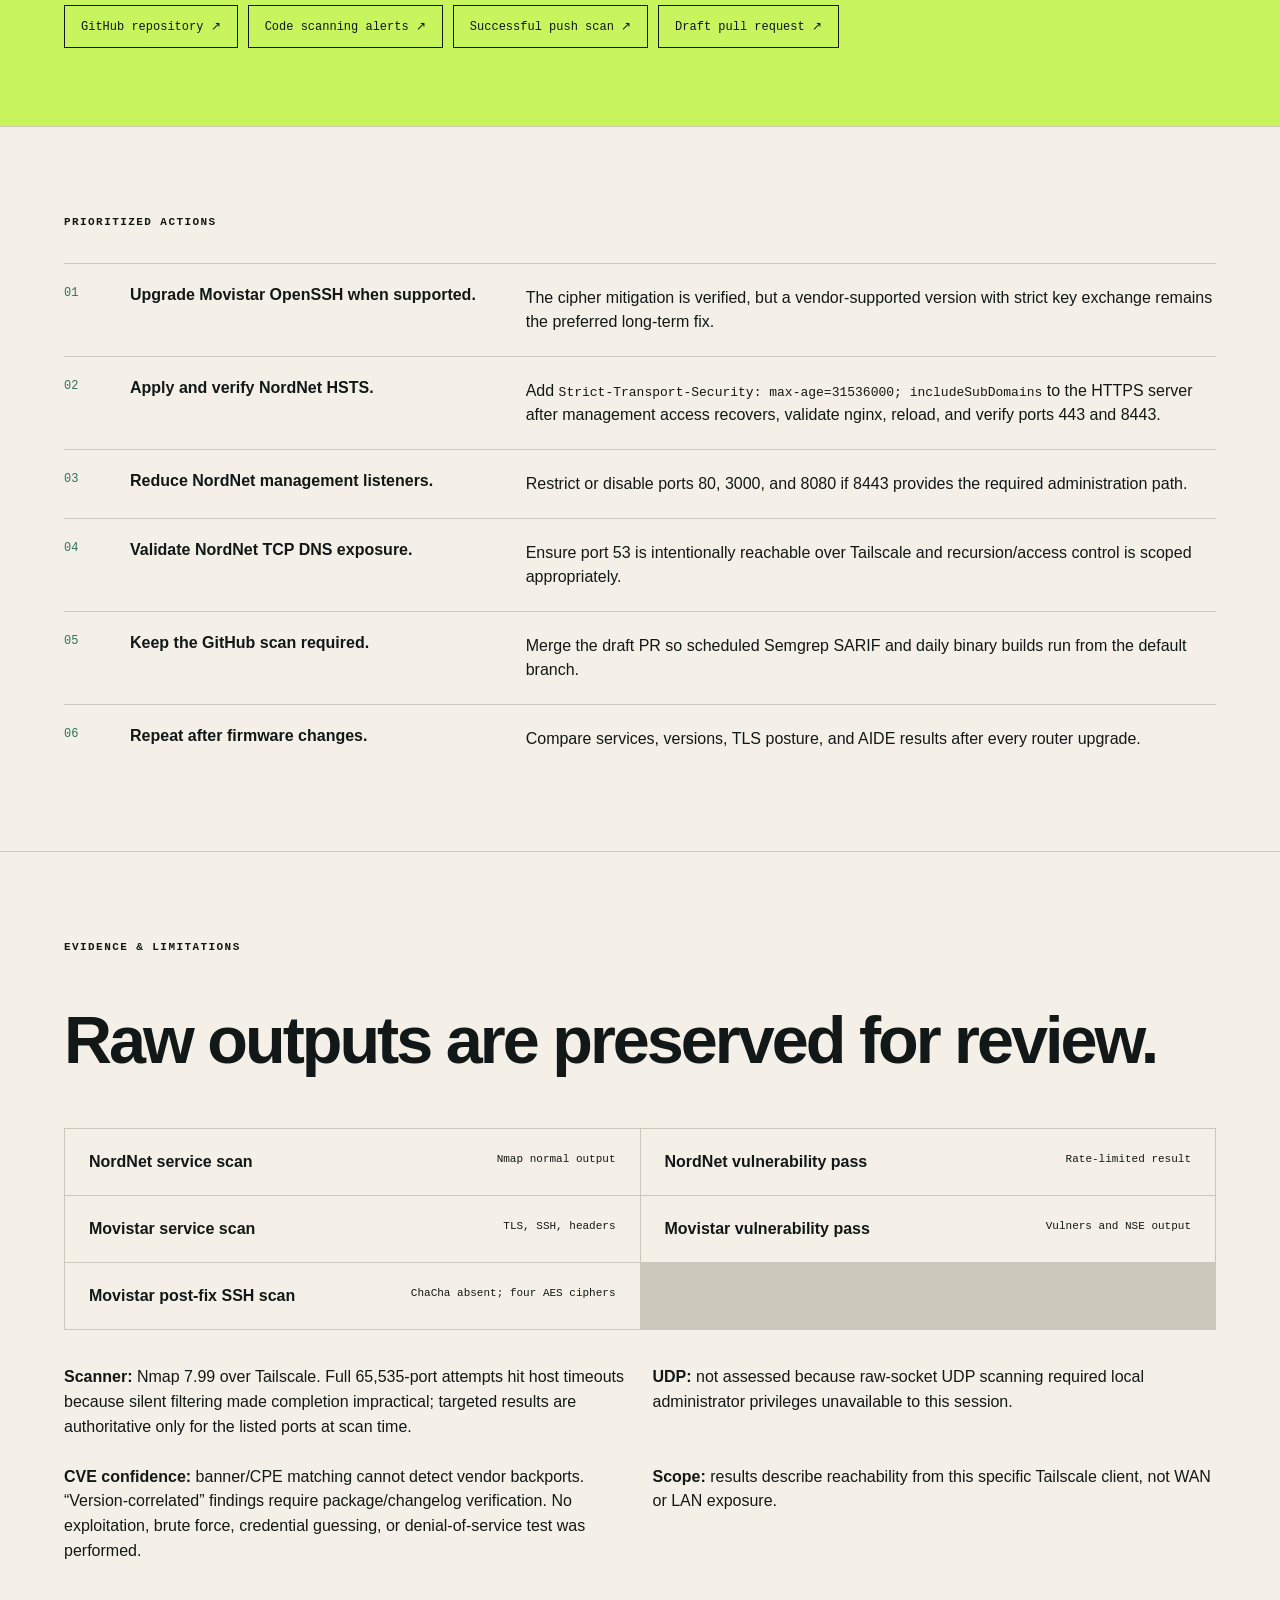
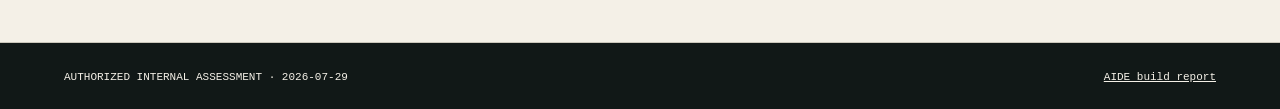
==== commit 5b73d76e: "Document verified Movistar SSH remediation" ====
--- a/security-report/index.html
+++ b/security-report/index.html
@@ -7,6 +7,7 @@
   <title>Router Exposure &amp; Vulnerability Report</title>
   <link rel="stylesheet" href="styles.css">
   <link rel="stylesheet" href="interactions.css">
+  <link rel="stylesheet" href="remediation.css">
 </head>
 <body>
   <header>
@@ -22,7 +23,7 @@
       <p class="kicker">POINT-IN-TIME ASSESSMENT · 29 JUL 2026 · EUROPE/BERLIN</p>
       <h1>Two routers.<br>One measured attack surface.</h1>
       <p class="intro">Network service discovery, targeted Nmap vulnerability checks, TLS and SSH configuration review, and GitHub SARIF code scanning for the AIDE build repository.</p>
-      <div class="hero-status"><span></span><b>NO CONFIRMED REMOTE COMPROMISE</b><em>1 medium-priority version-correlated candidate requires patch verification</em></div>
+      <div class="hero-status"><span></span><b>TERRAPIN MITIGATED</b><em>ChaCha20-Poly1305 removed · fresh login and external rescan passed</em></div>
     </div>
   </header>
 
@@ -40,7 +41,7 @@
         <h2>Exposure is controlled, but one old SSH banner needs verification.</h2>
       </div>
       <div class="summary-copy">
-        <p>Movistar exposes SSH 22 and HTTPS 443 through the tested Tailscale path. Its TLS configuration is strong, but the SSH banner reports OpenSSH 8.4. Nmap’s Vulners lookup therefore returned many version-range candidates. Most are client-side, configuration-dependent, or may already be fixed by OpenWrt backports.</p>
+        <p>Movistar exposes SSH 22 and HTTPS 443 through the tested Tailscale path. Its TLS configuration is strong, but the SSH banner reports OpenSSH 8.4. The Terrapin-relevant ChaCha20-Poly1305 cipher was removed on 29 July 2026. A full sshd restart, fresh login, and external Nmap rescan confirmed that only AES-GCM and AES-CTR remain advertised.</p>
         <p>NordNet exposes DNS and five web-management ports in the targeted pass. Several services are TCP-wrapped and the router rate-limited later probes, preventing reliable version-to-CVE correlation. This is a scan limitation, not evidence of safety.</p>
       </div>
     </section>
@@ -71,7 +72,7 @@
           <table>
             <thead><tr><th>Port</th><th>State</th><th>Identification</th><th>Assessment</th></tr></thead>
             <tbody>
-              <tr><td>22/tcp</td><td><i class="open">open</i></td><td>OpenSSH 8.4</td><td><details open><summary>Version risk</summary><p>The banner matches several upstream CVE ranges. Firmware backports must be checked before calling any candidate confirmed.</p></details></td></tr>
+              <tr><td>22/tcp</td><td><i class="open">open</i></td><td>OpenSSH 8.4p1-4</td><td><details open><summary>Mitigated</summary><p>The banner remains old, but the Terrapin-affected ChaCha20-Poly1305 mode is no longer advertised. AES-GCM and AES-CTR remain. Upgrade is still preferred when a supported package becomes available.</p></details></td></tr>
               <tr><td>443/tcp</td><td><i class="open">open</i></td><td>nginx · Admin Panel</td><td><details><summary>TLS details</summary><p>TLS 1.2/1.3, grade-A ciphers, valid Let’s Encrypt certificate, and HSTS with a one-year lifetime.</p></details></td></tr>
               <tr><td>53,80/tcp</td><td><i class="filtered">filtered</i></td><td>DNS / HTTP</td><td>Silently filtered.</td></tr>
               <tr><td>139,445/tcp</td><td><i class="filtered">filtered</i></td><td>SMB/NetBIOS</td><td>Silently filtered.</td></tr>
@@ -86,18 +87,18 @@
       <p class="kicker">VULNERABILITY TRIAGE</p>
       <h2>Candidates are ranked by applicability—not scanner score alone.</h2>
       <div class="findings">
-        <article class="medium">
-          <div><span>MEDIUM · INVESTIGATE</span><b>Movistar · SSH 22</b></div>
+        <article class="resolved">
+          <div><span>MITIGATED · VERIFIED</span><b>Movistar · SSH 22</b></div>
           <h3><a href="https://nvd.nist.gov/vuln/detail/CVE-2023-48795">CVE-2023-48795 — Terrapin</a></h3>
-          <p>OpenSSH 8.4 is within the affected upstream range and the server offered <code>chacha20-poly1305@openssh.com</code>. Nmap did not show the strict key-exchange extension introduced by patched implementations. This is a credible protocol-level candidate, but OpenWrt may have backported a fix without changing the banner.</p>
-          <p class="action">Action: verify the OpenWrt package changelog or upgrade OpenSSH; disable vulnerable modes if a patched package is unavailable.</p>
-        </article>
-
-        <article class="conditional">
-          <div><span>CONDITIONAL</span><b>Movistar · SSH 22</b></div>
+          <p>OpenSSH 8.4p1-4 remains in the upstream affected version range and does not advertise strict key exchange. The practical server-side mitigation removes <code>chacha20-poly1305@openssh.com</code>; the observed MAC list never contained CBC Encrypt-then-MAC modes.</p>
+          <p class="action">Result: syntax validation, full sshd restart, fresh password login, service status, and external Nmap algorithm enumeration all passed.</p>
+        </article>
+
+        <article class="resolved">
+          <div><span>CONDITION ABSENT</span><b>Movistar · SSH 22</b></div>
           <h3><a href="https://nvd.nist.gov/vuln/detail/CVE-2021-41617">CVE-2021-41617 — sshd supplemental groups</a></h3>
-          <p>The banner version matches the affected range, but exploitation requires non-default <code>AuthorizedKeysCommand</code> or <code>AuthorizedPrincipalsCommand</code> configuration. The network scan cannot establish that condition.</p>
-          <p class="action">Action: inspect <code>sshd_config</code> and confirm the firmware backport status.</p>
+          <p>The installed version matches the upstream range, but the exploitable configuration path is inactive. Effective configuration reports <code>AuthorizedKeysCommand none</code> and <code>AuthorizedPrincipalsCommand none</code>, with no active helper directives.</p>
+          <p class="action">Result: not reachable under the current server configuration. Reassess if either command helper is enabled later.</p>
         </article>
 
         <article class="context">
@@ -112,6 +113,49 @@
           <p>The NSE script labeled the endpoint vulnerable, but service detection and response headers identify nginx. NVD limits this CVE to old Apache HTTP Server releases, so this result is rejected unless an Apache reverse-proxy layer is independently demonstrated.</p>
         </article>
       </div>
+    </section>
+
+    <section id="remediation" class="remediation">
+      <p class="kicker">MOVISTAR SSH REMEDIATION · 29 JUL 2026</p>
+      <h2>Validated, reversible, and externally confirmed.</h2>
+      <div class="remediation-grid">
+        <article>
+          <span>BEFORE</span>
+          <pre><code>chacha20-poly1305@openssh.com
+aes256-gcm@openssh.com
+aes128-gcm@openssh.com
+aes256-ctr
+aes128-ctr</code></pre>
+        </article>
+        <article>
+          <span>AFTER</span>
+          <pre><code>aes256-gcm@openssh.com
+aes128-gcm@openssh.com
+aes256-ctr
+aes128-ctr</code></pre>
+        </article>
+      </div>
+      <details open class="audit-details">
+        <summary>Change and rollback details</summary>
+        <table>
+          <tbody>
+            <tr><th>Active configuration</th><td><code>/etc/ssh/sshd_config</code></td></tr>
+            <tr><th>Rollback backup</th><td><code>/etc/ssh/sshd_config.pre-terrapin-20260729_165424_GMT</code></td></tr>
+            <tr><th>Active SHA-256</th><td><code>3f88c1439f32d48d430057dcd1bafbbbdbd4538bbd73a5809052fad5a37f3c4c</code></td></tr>
+            <tr><th>Backup SHA-256</th><td><code>b6bb583c0ac0349257ce6ab0bebb2814abb5b73840ea08049ffff475ba64434a</code></td></tr>
+            <tr><th>Validation</th><td><code>sshd -t</code>, effective configuration, full restart, fresh login, Nmap enumeration</td></tr>
+            <tr><th>Service result</th><td><code>running</code>; post-restart login succeeded</td></tr>
+          </tbody>
+        </table>
+      </details>
+      <details class="audit-details">
+        <summary>Exact effective security state</summary>
+        <pre><code>ciphers aes256-gcm@openssh.com,aes128-gcm@openssh.com,aes256-ctr,aes128-ctr
+macs hmac-sha2-512,hmac-sha2-256
+kexalgorithms curve25519-sha256,curve25519-sha256@libssh.org,diffie-hellman-group14-sha256
+authorizedkeyscommand none
+authorizedprincipalscommand none</code></pre>
+      </details>
     </section>
 
     <section id="transport">
@@ -137,7 +181,7 @@
           <ul>
             <li>Modern Curve25519 and group14-SHA256 key exchange</li>
             <li>Ed25519 and RSA-SHA2 host keys</li>
-            <li>ChaCha20-Poly1305, AES-GCM, and AES-CTR encryption</li>
+            <li>AES-GCM and AES-CTR encryption; ChaCha20-Poly1305 disabled</li>
             <li>SHA-2 MACs only in the observed list</li>
             <li>No SHA-1 host signatures or CBC encryption advertised</li>
           </ul>
@@ -170,7 +214,7 @@
     <section id="recommendations">
       <p class="kicker">PRIORITIZED ACTIONS</p>
       <ol class="recommendations">
-        <li><b>Verify or upgrade Movistar OpenSSH.</b><span>Confirm patches for CVE-2023-48795 and CVE-2021-41617 rather than relying on the 8.4 banner.</span></li>
+        <li><b>Upgrade Movistar OpenSSH when supported.</b><span>The cipher mitigation is verified, but a vendor-supported version with strict key exchange remains the preferred long-term fix.</span></li>
         <li><b>Apply and verify NordNet HSTS.</b><span>Add <code>Strict-Transport-Security: max-age=31536000; includeSubDomains</code> to the HTTPS server after management access recovers, validate nginx, reload, and verify ports 443 and 8443.</span></li>
         <li><b>Reduce NordNet management listeners.</b><span>Restrict or disable ports 80, 3000, and 8080 if 8443 provides the required administration path.</span></li>
         <li><b>Validate NordNet TCP DNS exposure.</b><span>Ensure port 53 is intentionally reachable over Tailscale and recursion/access control is scoped appropriately.</span></li>
@@ -187,6 +231,7 @@
         <a href="raw/nordnet-vulnerability-scan.nmap"><b>NordNet vulnerability pass</b><span>Rate-limited result</span></a>
         <a href="raw/movistar-service-scan.nmap"><b>Movistar service scan</b><span>TLS, SSH, headers</span></a>
         <a href="raw/movistar-vulnerability-scan.nmap"><b>Movistar vulnerability pass</b><span>Vulners and NSE output</span></a>
+        <a href="raw/movistar-post-terrapin-final.nmap"><b>Movistar post-fix SSH scan</b><span>ChaCha absent; four AES ciphers</span></a>
       </div>
       <div class="limitations">
         <p><b>Scanner:</b> Nmap 7.99 over Tailscale. Full 65,535-port attempts hit host timeouts because silent filtering made completion impractical; targeted results are authoritative only for the listed ports at scan time.</p>
--- a/security-report/remediation.css
+++ b/security-report/remediation.css
@@ -0,0 +1,65 @@
+.findings .resolved {
+  border-top: 5px solid var(--acid);
+}
+
+.remediation {
+  background: #e4eadb;
+}
+
+.remediation-grid {
+  display: grid;
+  grid-template-columns: 1fr 1fr;
+  gap: 1px;
+  margin: 35px 0;
+  border: 1px solid var(--ink);
+  background: var(--ink);
+}
+
+.remediation-grid article {
+  padding: 28px;
+  background: var(--paper);
+}
+
+.remediation-grid article:last-child {
+  background: var(--acid);
+}
+
+.remediation-grid span {
+  font: 700 11px var(--mono);
+  letter-spacing: .1em;
+}
+
+.remediation pre,
+.audit-details pre {
+  overflow: auto;
+  margin: 18px 0 0;
+  padding: 20px;
+  background: var(--ink);
+  color: var(--acid);
+  font: 12px/1.6 var(--mono);
+}
+
+.audit-details {
+  margin-top: 14px;
+  padding: 20px;
+  border: 1px solid var(--ink);
+  background: var(--paper);
+}
+
+.audit-details table {
+  margin-top: 18px;
+}
+
+.audit-details th {
+  width: 25%;
+}
+
+.audit-details code {
+  overflow-wrap: anywhere;
+}
+
+@media (max-width: 850px) {
+  .remediation-grid {
+    grid-template-columns: 1fr;
+  }
+}
